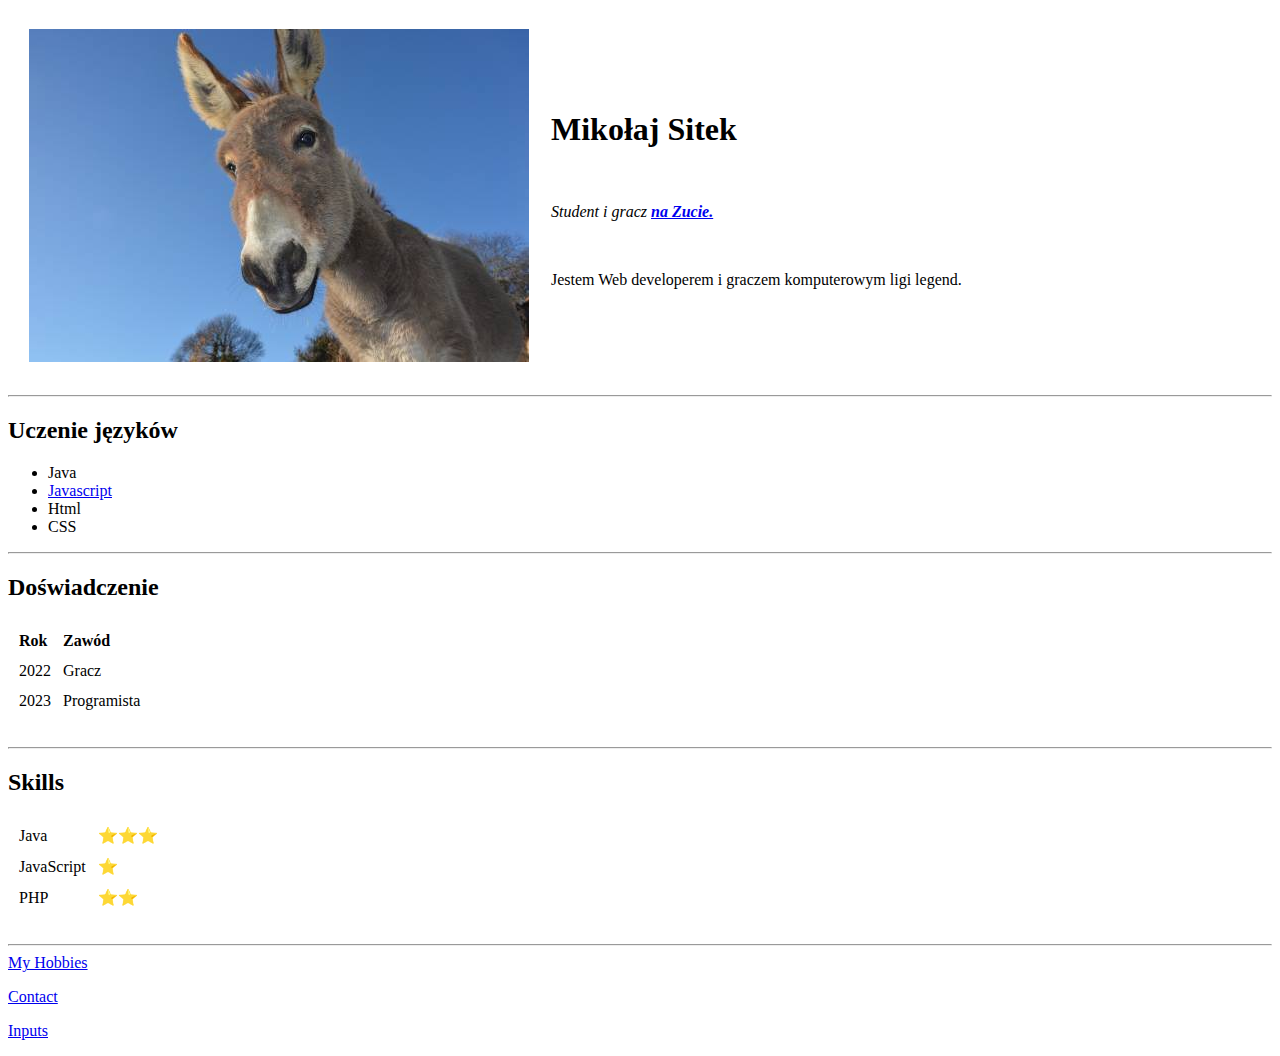
==== index.html @ c3dfaf81 "Add initial CV website files" ====
<!DOCTYPE html>
<html lang="en">
<head>
    <meta charset="UTF-8">
    <title>Sitek's Site</title>
</head>
<body>
    <table cellspacing="20">
        <tr>
            <td><img src="sitek.jpg" alt="Moje zdjęcie"></td>
            <td><h1>Mikołaj Sitek</h1>
                <br>
                <p><em>Student i gracz <strong><a href="https://www.wi.zut.edu.pl/pl/">na Zucie.</a></strong></em></p>
                <br>
                <p>Jestem Web developerem i graczem komputerowym ligi legend.</p></td>
        </tr>
    </table>
    <hr>
    <h2>Uczenie języków</h2>
    <ul>
        <li>Java</li>
        <li><a href="https://pl.wikipedia.org/wiki/JavaScript">Javascript</a></li>
        <li>Html</li>
        <li>CSS</li>
    </ul>
    <hr>
    <h2>Doświadczenie</h2>
    <table cellspacing="10px">
        <thead>
            <tr>
                <td><strong>Rok</strong></td>
                <td><strong>Zawód</strong></td>
            </tr>
        </thead>
        <tr>
            <td>2022</td>
            <td>Gracz</td>
        </tr>
        <tr>
            <td>2023</td>
            <td>Programista</td>
        </tr>
    </table>
    <br>
    <hr>
    <h2>Skills</h2>
    <table cellspacing="10px">
        <tr>
            <td>Java</td>
            <td>⭐⭐⭐</td>
        </tr>
        <tr>
            <td>JavaScript</td>
            <td>⭐</td>
        </tr>
        <tr>
            <td>PHP</td>
            <td>⭐⭐</td>
        </tr>
    </table>
    <style>
        #kutas{
            border:solid blue 0.5px;
        }
    </style>
    <br>
    <hr>
    <a href="hobbies.html">My Hobbies</a>
    <p><a href="contact_me.html">Contact</a></p>
    <p><a href="inputs.html">Inputs</a></p>
</body>
</html>
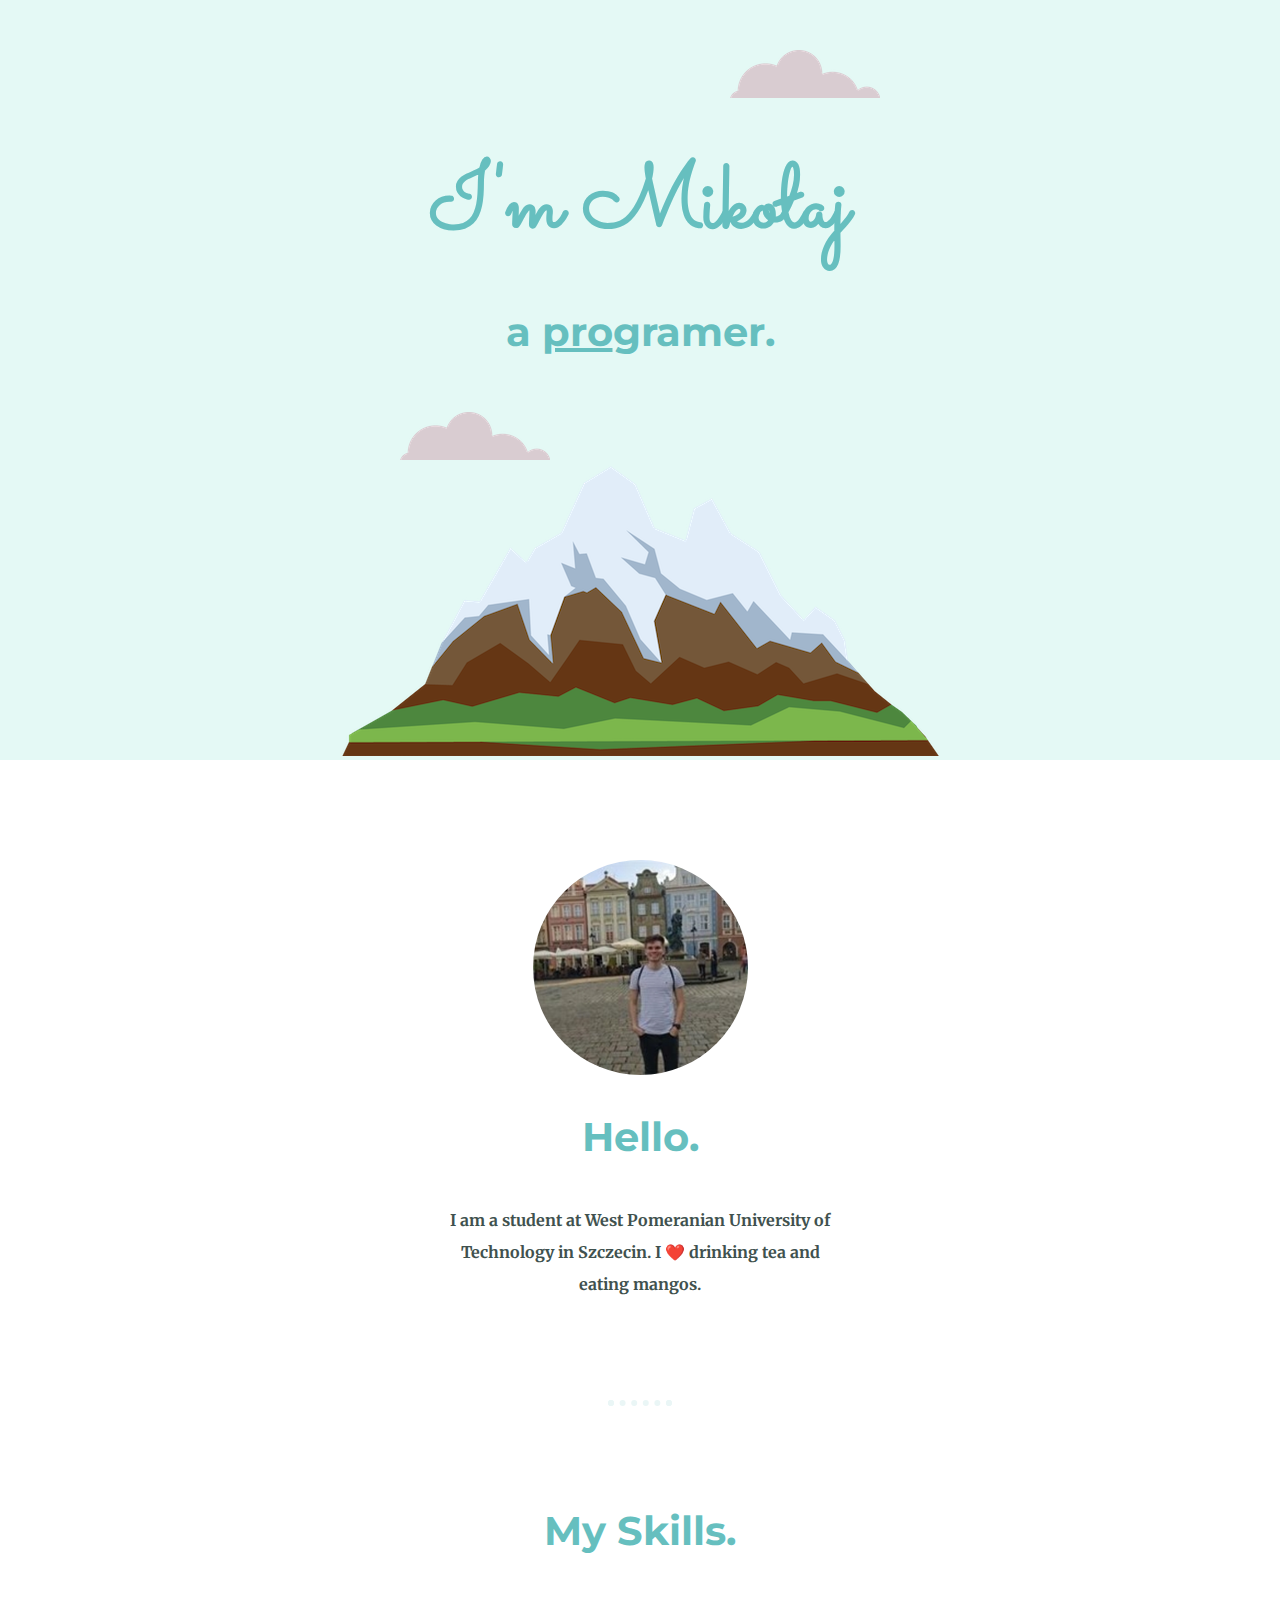
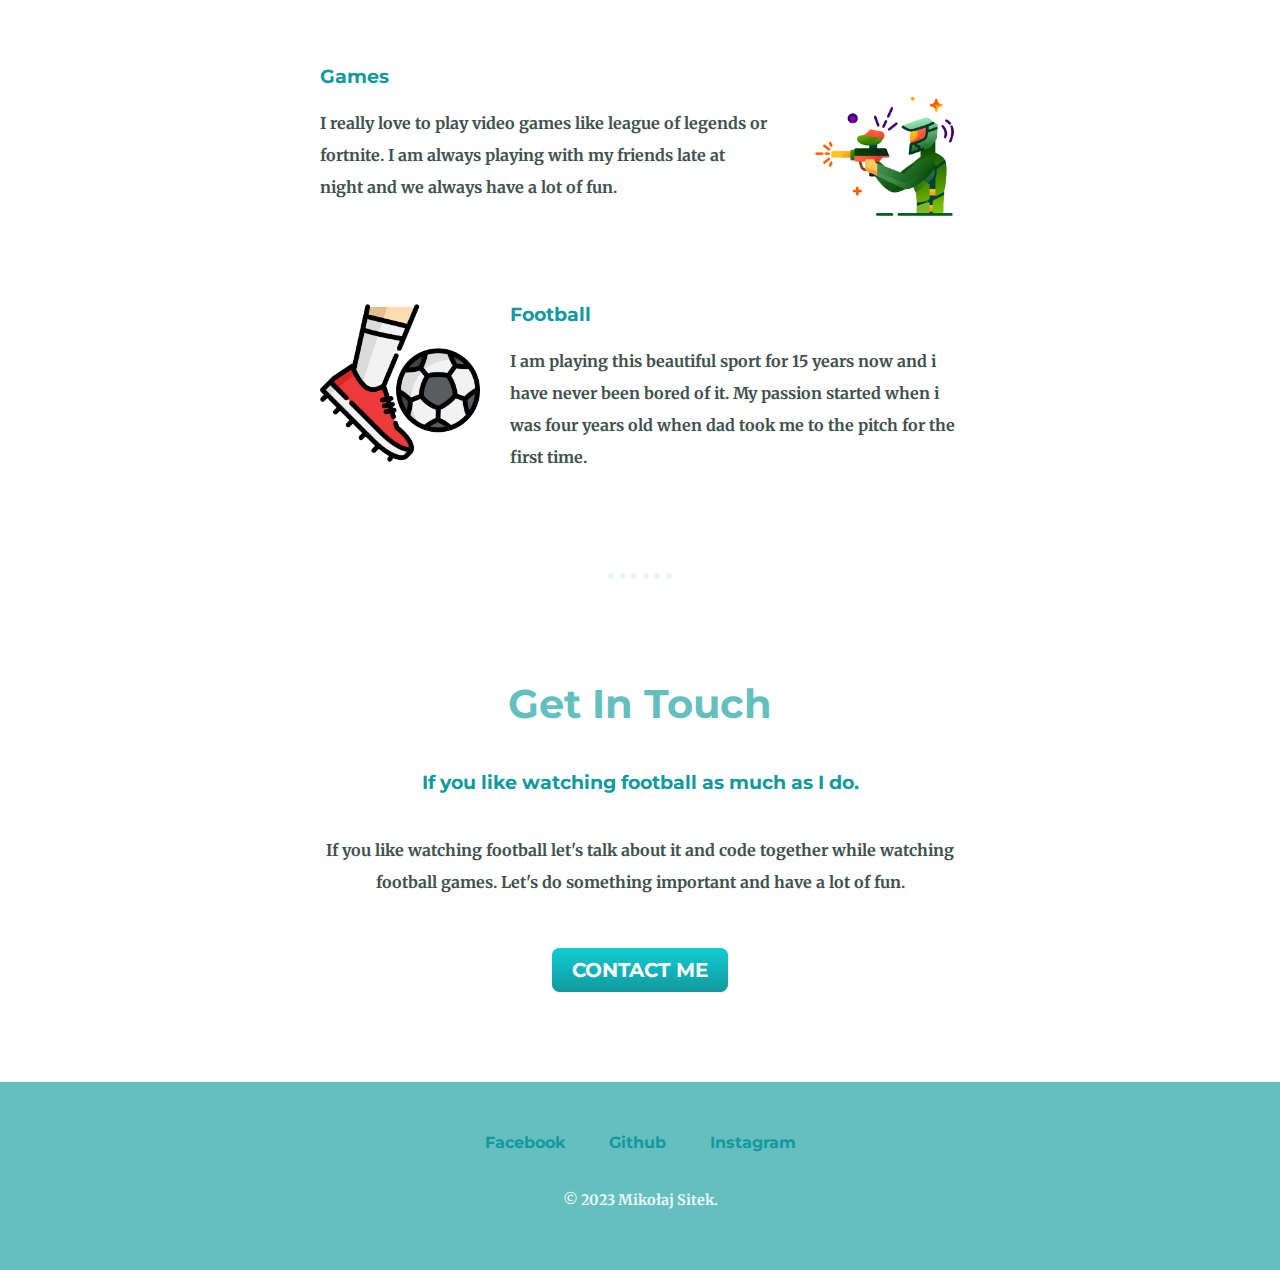
==== commit bbbb4d23: "Add files via upload" ====
--- a/index.html
+++ b/index.html
@@ -1,72 +1,59 @@
 <!DOCTYPE html>
 <html lang="en">
 <head>
+    <link rel="web icon" href="">
     <meta charset="UTF-8">
-    <title>Sitek's Site</title>
+    <title>Mikołaj</title>
+    <link rel="stylesheet" href="CSS/style.css">
+    <link rel="icon" href="favicon.ico">
+    <link rel="preconnect" href="https://fonts.googleapis.com">
+    <link rel="preconnect" href="https://fonts.gstatic.com" crossorigin>
+    <link href="https://fonts.googleapis.com/css2?family=Merriweather&family=Montserrat&family=Montserrat+Alternates&family=Sacramento&display=swap" rel="stylesheet">
 </head>
 <body>
-    <table cellspacing="20">
-        <tr>
-            <td><img src="sitek.jpg" alt="Moje zdjęcie"></td>
-            <td><h1>Mikołaj Sitek</h1>
-                <br>
-                <p><em>Student i gracz <strong><a href="https://www.wi.zut.edu.pl/pl/">na Zucie.</a></strong></em></p>
-                <br>
-                <p>Jestem Web developerem i graczem komputerowym ligi legend.</p></td>
-        </tr>
-    </table>
+<div class="top-container">
+    <img class="upper-cloud" src="images/cloud.png" alt="cloud-img">
+    <h1>I'm Mikołaj</h1>
+    <h2>a <span class="pro">pro</span>gramer.</h2>
+    <img class="bottom-cloud" src="images/cloud.png" alt="cloud-img">
+    <img src="images/mountain.png" alt="mountain-img">
+</div>
+<div class="middle-container">
+    <div class="profile">
+      <img class="profile-picture" src="images/Obraz1.png" alt="">
+      <h2>Hello.</h2>
+      <p class="intro">I am a student at West Pomeranian University of Technology in Szczecin. I ❤️ drinking tea and eating mangos.</p>
+    </div>
     <hr>
-    <h2>Uczenie języków</h2>
-    <ul>
-        <li>Java</li>
-        <li><a href="https://pl.wikipedia.org/wiki/JavaScript">Javascript</a></li>
-        <li>Html</li>
-        <li>CSS</li>
-    </ul>
+    <div class="skills">
+      <h2>My Skills.</h2>
+      <div class="skill-row">
+        <img class="zdjecia paintball" src="images/paintball.png" alt="">
+        <h3>Games</h3>
+        <p>I really love to play video games like league of legends or fortnite. I am always playing with my friends late at night and we always have a lot of fun.</p>
+      </div>
+      <div class="skill-row">
+        <img class="zdjecia football" src="images/football.png" alt="">
+        <h3>Football</h3>
+        <p>I am playing this beautiful sport for 15 years now and i have never been bored of it. My passion started when i was four years old when dad took me to the pitch for the first time.</p>
+      </div>
+    </div>
     <hr>
-    <h2>Doświadczenie</h2>
-    <table cellspacing="10px">
-        <thead>
-            <tr>
-                <td><strong>Rok</strong></td>
-                <td><strong>Zawód</strong></td>
-            </tr>
-        </thead>
-        <tr>
-            <td>2022</td>
-            <td>Gracz</td>
-        </tr>
-        <tr>
-            <td>2023</td>
-            <td>Programista</td>
-        </tr>
-    </table>
-    <br>
-    <hr>
-    <h2>Skills</h2>
-    <table cellspacing="10px">
-        <tr>
-            <td>Java</td>
-            <td>⭐⭐⭐</td>
-        </tr>
-        <tr>
-            <td>JavaScript</td>
-            <td>⭐</td>
-        </tr>
-        <tr>
-            <td>PHP</td>
-            <td>⭐⭐</td>
-        </tr>
-    </table>
-    <style>
-        #kutas{
-            border:solid blue 0.5px;
-        }
-    </style>
-    <br>
-    <hr>
-    <a href="hobbies.html">My Hobbies</a>
-    <p><a href="contact_me.html">Contact</a></p>
-    <p><a href="inputs.html">Inputs</a></p>
+    <div class="contact-me">
+      <h2>Get In Touch</h2>
+      <h3>If you like watching football as much as I do.</h3>
+      <p class="contact-message">If you like watching football let's talk about it and code together while watching football games. Let's do something important and have a lot of fun.</p>
+      <a class="btn" href="mailto:mikolaj.sitek@gmail.com">CONTACT ME</a>
+    </div>
+  </div>
+  
+  
+  <div class="bottom-container">
+    <a class="footer-link" href="https://www.facebook.com/profile.php?id=100060156372467">Facebook</a>
+    <a class="footer-link" href="https://github.com/Sitkowski01/frontend">Github</a>
+    <a class="footer-link" href="https://www.instagram.com/">Instagram</a>
+    <p class="copyright">© 2023 Mikołaj Sitek.</p>
+  </div>
+  
 </body>
 </html>--- a/CSS/style.css
+++ b/CSS/style.css
@@ -0,0 +1,130 @@
+
+body{
+    color: #40514E;
+    margin: 0;
+    text-align: center;
+    font-family: 'Merriweather', serif;
+}
+h1{
+    color: #66BFBF;
+    font-size: 5.625rem;
+    margin: 2.6rem auto 0 auto;
+    font-family: 'Sacramento', cursive;
+    font-weight: bold;
+}
+h2{
+    color: #66BFBF;
+    font-size: 2.5rem;
+    font-family: 'Montserrat', sans-serif;
+    font-weight: bold;
+    padding-bottom: 10px;
+}
+h3{
+    color: #11999E;
+    font-family: 'Montserrat', sans-serif;
+    font-weight: bold;
+}
+hr{
+    border: dotted #EAF6F6 6px;  
+    border-bottom: none;
+    width: 4%;
+    margin: 100px auto;
+}
+p{
+    line-height: 2;
+    font-weight: bold;
+}
+a{
+    color: #11999E;
+    font-family: 'Montserrat', sans-serif;
+    margin: 10px 20px;
+    text-decoration: none;
+    font-weight: bold;
+}
+a:hover{
+    color: #EAF6F6;
+}
+.top-container{
+    background-color: #E4F9F5;
+    position: relative;
+    padding-top: 100px;
+}
+.middle-container{
+    margin: 100px 0;
+}
+.bottom-container{
+    background-color: #66BFBF;
+    padding: 50px 0 20px;
+}
+.bottom-cloud{
+    position: absolute;
+    left:400px;
+    bottom: 300px;
+}
+.upper-cloud{
+    position: absolute;
+    right: 400px;
+    top: 50px;
+}
+.pro{
+    text-decoration: underline;
+}
+.intro{
+    width: 30%;
+    margin:auto;
+}
+.skill-row{
+    width: 50%;
+    margin: 100px auto 100px auto;
+    text-align: left;
+}
+.football{
+    width: 25%;
+    float: left;
+    margin-right: 30px;
+}
+.paintball{
+    width: 25%;
+    float: right;
+    margin-left: 30px;
+}
+.profile-picture{
+    border-radius: 100%;
+}
+.contact-message{
+    width: 50%;
+    margin: 40px auto 60px;
+}
+
+.btn {
+    background: #11cdd4;
+    background-image: -webkit-linear-gradient(top, #11cdd4, #11999e);
+    background-image: -moz-linear-gradient(top, #11cdd4, #11999e);
+    background-image: -ms-linear-gradient(top, #11cdd4, #11999e);
+    background-image: -o-linear-gradient(top, #11cdd4, #11999e);
+    background-image: linear-gradient(to bottom, #11cdd4, #11999e);
+    -webkit-border-radius: 8;
+    -moz-border-radius: 8;
+    border-radius: 8px;
+    font-family: 'Montserrat', sans-serif;
+    color: #ffffff;
+    font-size: 20px;
+    font-weight: bold;
+    padding: 10px 20px 10px 20px;
+    text-decoration: none;
+  }
+  
+  .btn:hover {
+    background: #30e3cb;
+    background-image: -webkit-linear-gradient(top, #30e3cb, #2bc4ad);
+    background-image: -moz-linear-gradient(top, #30e3cb, #2bc4ad);
+    background-image: -ms-linear-gradient(top, #30e3cb, #2bc4ad);
+    background-image: -o-linear-gradient(top, #30e3cb, #2bc4ad);
+    background-image: linear-gradient(to bottom, #30e3cb, #2bc4ad);
+    text-decoration: none;
+  }
+  .copyright{
+    color: #EAF6F6;
+    font-size: 0.9rem;
+    padding: 20px 0;
+  }
